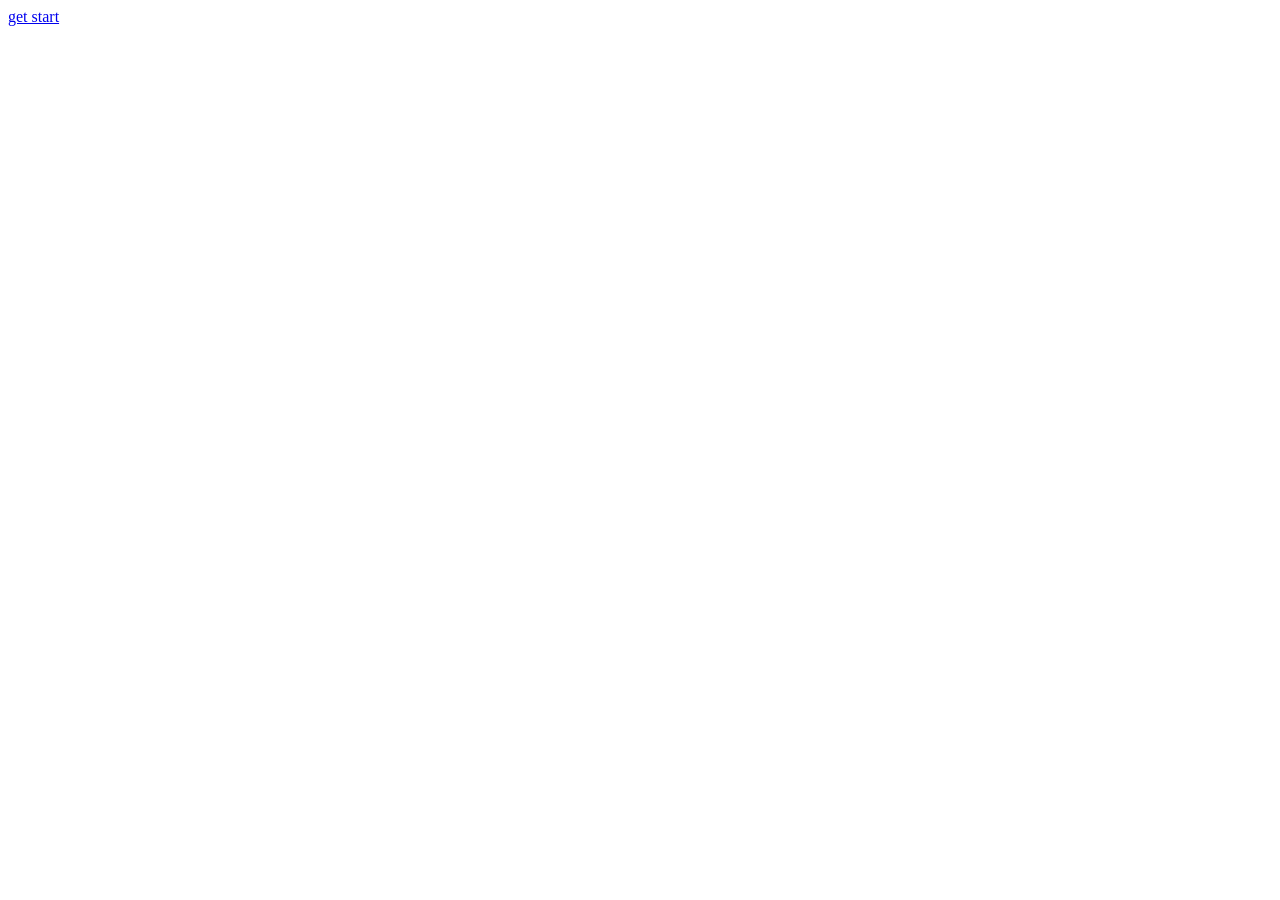
==== index.html @ eb79fd33 "change location fyle witch name index and change login page" ====
<!DOCTYPE html>
<html lang="en">
<head>
    <meta charset="UTF-8">
    <meta name="viewport" content="width=device-width, initial-scale=1.0">
    <title>Document</title>
</head>
<body>
    <a href="/client/HTML/Login.html">get start</a>
</body>
</html>
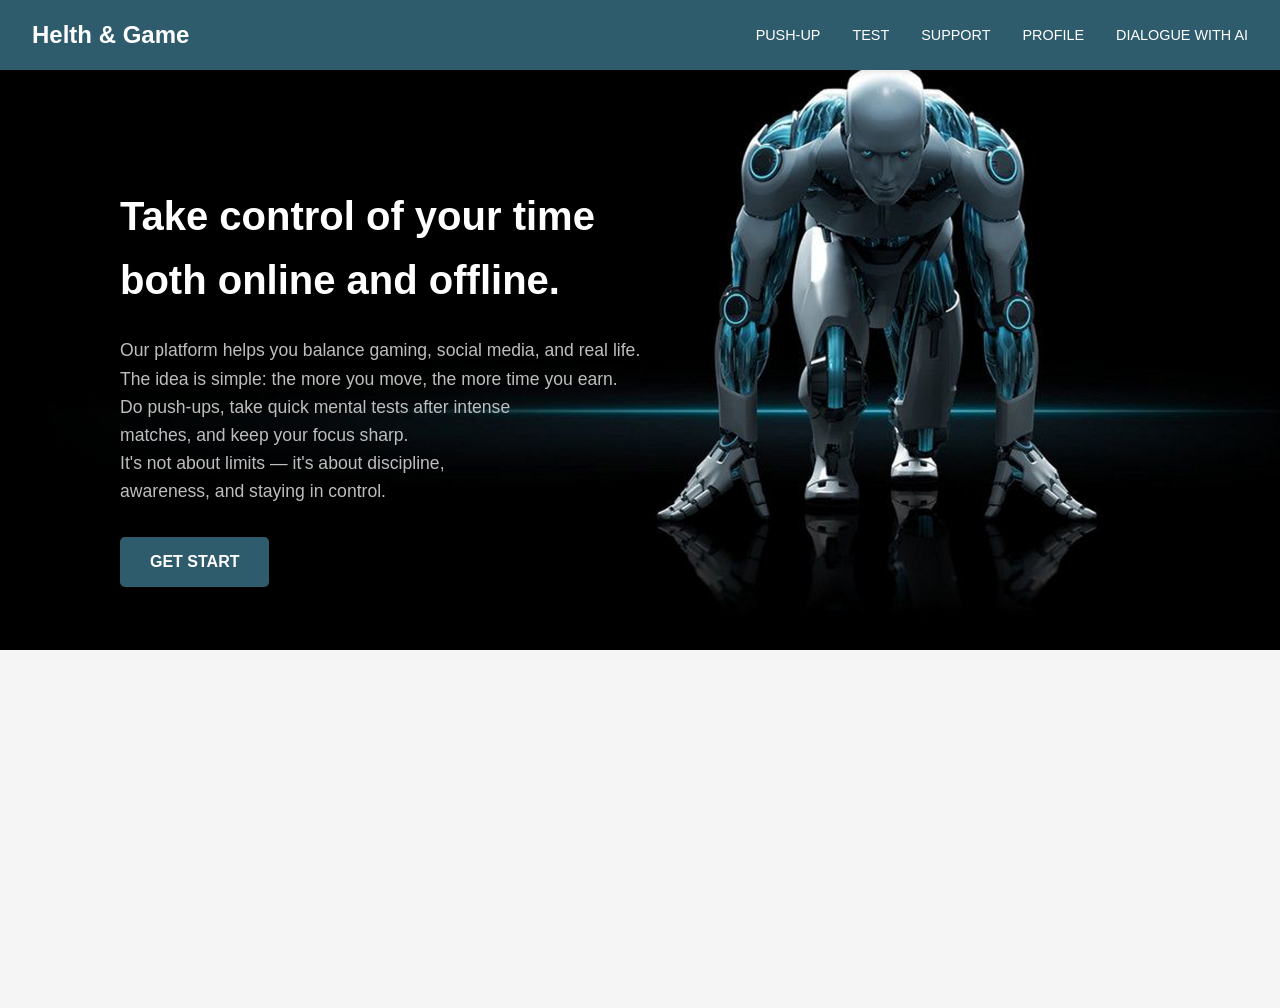
==== commit 7015195a: "new page +landing" ====
--- a/index.html
+++ b/index.html
@@ -3,9 +3,30 @@
 <head>
     <meta charset="UTF-8">
     <meta name="viewport" content="width=device-width, initial-scale=1.0">
-    <title>Document</title>
+    <title>Health & Game</title>
+    <link rel="stylesheet" href="/client/CSS/landing.css">
 </head>
 <body>
-    <a href="/client/HTML/Login.html">get start</a>
+    <header>
+        <div class="logo">Helth & Game</div>
+        <nav>
+            <a href="#">PUSH-UP</a>
+            <a href="#">TEST</a>
+            <a href="#">SUPPORT</a>
+            <a href="#">PROFILE</a>
+            <a href="#">DIALOGUE WITH AI</a>
+        </nav>
+    </header>
+
+    <section class="hero">
+        <img src="/client/Image/landing-background.png" alt="background robot">
+            <h1>Take control of your time <br>both online and offline.</h1>
+            <p>
+                Our platform helps you balance gaming, social media, and real life. <br>The idea is simple: the more you move, the more time you earn.<br>
+                Do push-ups, take quick mental tests after intense <br>matches, and keep your focus sharp. <br>
+                It's not about limits — it's about discipline, <br>awareness, and staying in control.
+            </p>
+            <a href="/client/HTML/Login.html" class="cta-button">GET START</a>
+    </section>
 </body>
 </html>
--- a/client/CSS/landing.css
+++ b/client/CSS/landing.css
@@ -0,0 +1,101 @@
+        * {
+            margin: 0;
+            padding: 0;
+            box-sizing: border-box;
+            font-family: Arial, sans-serif;
+        }
+
+        body {
+            background-color: #f5f5f5;
+            color: #333;
+            line-height: 1.6;
+            overflow: hidden;
+        }
+
+        header {
+            background-color: #2F5C6D;
+            padding: 1rem 2rem;
+            display: flex;
+            justify-content: space-between;
+            align-items: center;
+            box-shadow: 0 2px 5px rgba(0,0,0,0.1);
+        }
+
+        .logo {
+            color: white;
+            font-size: 1.5rem;
+            font-weight: bold;
+        }
+
+        nav {
+            display: flex;
+            gap: 2rem;
+        }
+
+        nav a {
+            color: white;
+            text-decoration: none;
+            font-size: 0.9rem;
+            transition: opacity 0.3s;
+        }
+
+        nav a:hover {
+            opacity: 0.8;
+        }
+
+        .hero {
+            max-width: 100%;
+            height: 90vh;
+            margin: 4rem auto;
+            padding: 0 2rem;
+            display: flex;
+            flex-direction: column;
+            justify-content: start;
+            align-items: start;
+            padding-left: 120px;
+            padding-top: 50px;
+        }
+
+        .hero img{
+            position: absolute;
+            top: -150px;
+            left: 0px;
+            z-index: -1;
+            width: 100%;
+            height: auto;
+
+        }
+
+        h1 {
+            font-size: 2.5rem;
+            margin-bottom: 1.5rem;
+            color: white;
+        }
+
+        .hero p {
+            font-size: 1.1rem;
+            margin-bottom: 2rem;
+            color: rgb(190, 190, 190);
+        }
+
+        .cta-button {
+            display: inline-block;
+            background-color: #2F5C6D;
+            color: white;
+            padding: 12px 30px;
+            text-decoration: none;
+            border-radius: 5px;
+            font-weight: bold;
+            transition: background-color 0.3s;
+        }
+
+        .cta-button:hover {
+            background-color: #254a58;
+        }
+
+        hr {
+            border: none;
+            height: 1px;
+            background-color: #ddd;
+            margin: 2rem 0;
+        }
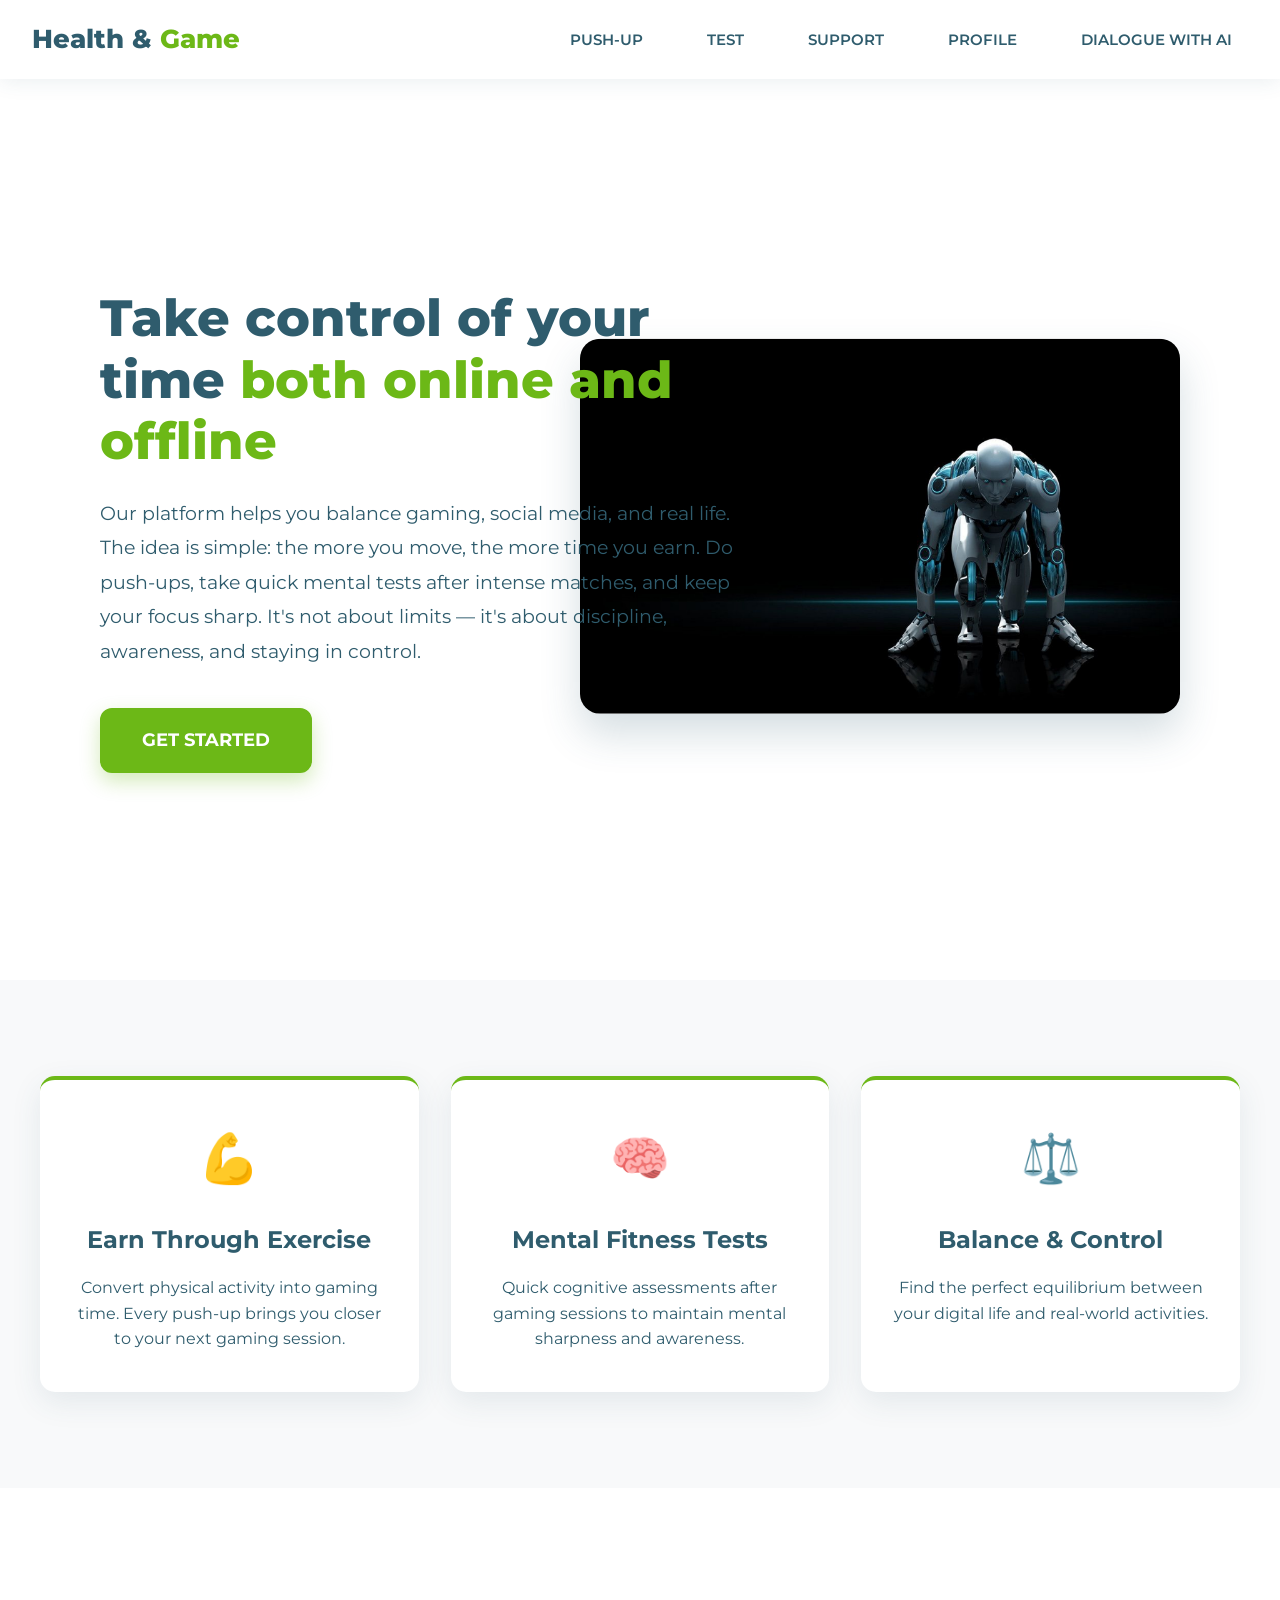
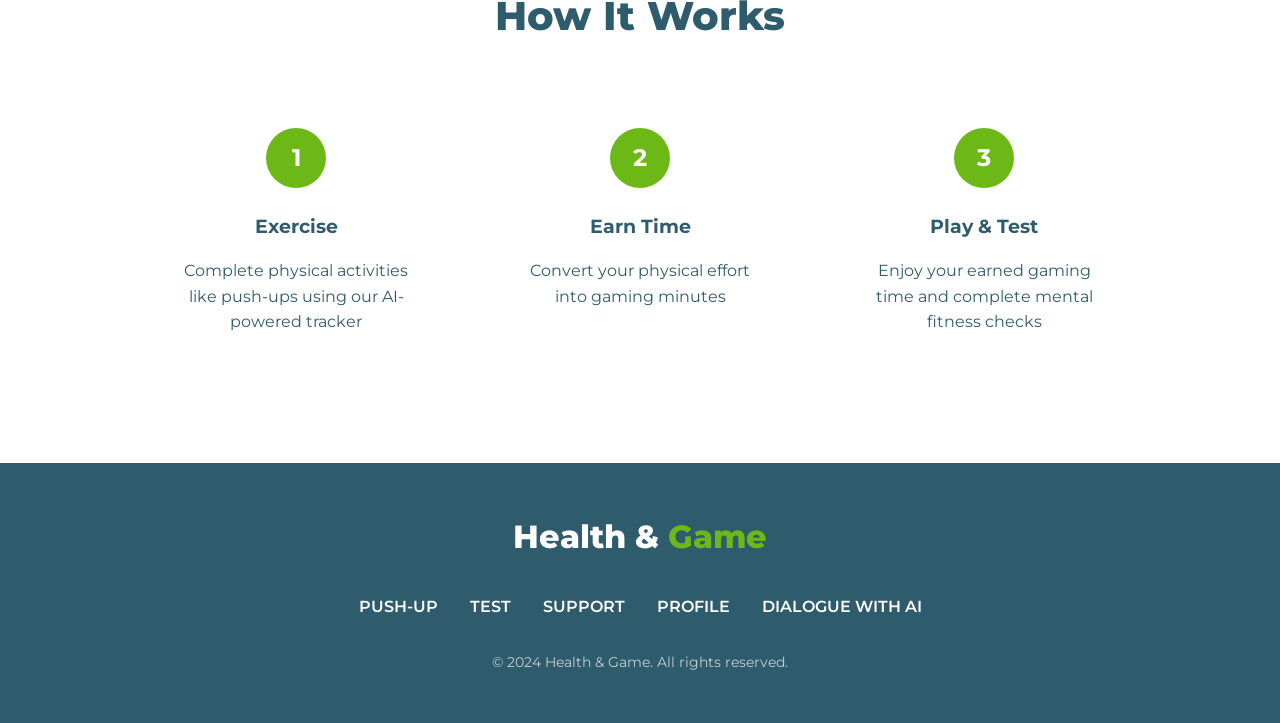
==== commit 18bc36ff: "i finished page push up" ====
--- a/index.html
+++ b/index.html
@@ -4,13 +4,562 @@
     <meta charset="UTF-8">
     <meta name="viewport" content="width=device-width, initial-scale=1.0">
     <title>Health & Game</title>
-    <link rel="stylesheet" href="/client/CSS/landing.css">
+    <link href="https://fonts.googleapis.com/css2?family=Montserrat:wght@400;500;600;700;800&display=swap" rel="stylesheet">
+    <style>
+        * {
+            margin: 0;
+            padding: 0;
+            box-sizing: border-box;
+        }
+
+        body {
+            font-family: 'Montserrat', sans-serif;
+            background: #ffffff;
+            color: #2F5C6D;
+            line-height: 1.6;
+            overflow-x: hidden;
+        }
+
+        /* Header */
+        header {
+            background-color: #ffffff;
+            padding: 1.2rem 2rem;
+            display: flex;
+            justify-content: space-between;
+            align-items: center;
+            box-shadow: 0 2px 20px rgba(47, 92, 109, 0.1);
+            position: fixed;
+            width: 100%;
+            top: 0;
+            z-index: 1000;
+        }
+
+        .logo {
+            color: #2F5C6D;
+            font-size: 1.6rem;
+            font-weight: 800;
+        }
+
+        .logo span {
+            color: #6CB817;
+        }
+
+        nav {
+            display: flex;
+            gap: 2rem;
+        }
+
+        nav a {
+            color: #2F5C6D;
+            text-decoration: none;
+            font-size: 0.95rem;
+            font-weight: 600;
+            transition: all 0.3s;
+            padding: 0.5rem 1rem;
+            border-radius: 6px;
+        }
+
+        nav a:hover {
+            color: #6CB817;
+            background: rgba(108, 184, 23, 0.1);
+        }
+
+        /* Hero Section */
+        .hero {
+            min-height: 100vh;
+            display: flex;
+            align-items: center;
+            position: relative;
+            padding: 0 2rem;
+            margin-top: 80px;
+            padding: 100px;
+        }
+
+        .hero::before {
+            content: '';
+            position: absolute;
+            top: 0;
+            left: 0;
+            right: 0;
+            bottom: 0;
+            background: linear-gradient(90deg, rgba(255,255,255,0.9) 0%, rgba(255,255,255,0.7) 100%);
+            z-index: 1;
+        }
+
+        .hero-content {
+            position: relative;
+            z-index: 2;
+            max-width: 650px;
+        }
+
+        .hero h1 {
+            font-size: 3.2rem;
+            font-weight: 800;
+            color: #2F5C6D;
+            line-height: 1.2;
+            margin-bottom: 1.5rem;
+        }
+
+        .hero h1 span {
+            color: #6CB817;
+        }
+
+        .hero p {
+            font-size: 1.2rem;
+            color: #2F5C6D;
+            margin-bottom: 2.5rem;
+            line-height: 1.8;
+        }
+
+        .hero-image {
+            position: absolute;
+            right: 100px;
+            top: 50%;
+            transform: translateY(-50%);
+            width: 50%;
+            max-width: 600px;
+            z-index: 1;
+        }
+
+        .hero-image img {
+            width: 100%;
+            height: auto;
+            border-radius: 20px;
+            box-shadow: 0 20px 40px rgba(47, 92, 109, 0.2);
+        }
+
+        /* CTA Button */
+        .cta-button {
+            display: inline-block;
+            background: #6CB817;
+            color: white;
+            padding: 1rem 2.5rem;
+            font-size: 1.1rem;
+            font-weight: 700;
+            text-decoration: none;
+            border-radius: 12px;
+            transition: all 0.3s ease;
+            box-shadow: 0 8px 20px rgba(108, 184, 23, 0.3);
+            border: 2px solid #6CB817;
+        }
+
+        .cta-button:hover {
+            background: #5aa314;
+            transform: translateY(-3px);
+            box-shadow: 0 12px 25px rgba(108, 184, 23, 0.4);
+        }
+
+        .cta-button:active {
+            transform: translateY(-1px);
+        }
+
+        /* Features Section */
+        .features {
+            padding: 6rem 2rem;
+            background: #f8f9fa;
+        }
+
+        .features-grid {
+            display: grid;
+            grid-template-columns: repeat(auto-fit, minmax(300px, 1fr));
+            gap: 2rem;
+            max-width: 1200px;
+            margin: 0 auto;
+        }
+
+        .feature-card {
+            background: white;
+            padding: 2.5rem 2rem;
+            border-radius: 15px;
+            text-align: center;
+            box-shadow: 0 10px 30px rgba(47, 92, 109, 0.1);
+            transition: transform 0.3s ease;
+            border-top: 4px solid #6CB817;
+        }
+
+        .feature-card:hover {
+            transform: translateY(-10px);
+        }
+
+        .feature-icon {
+            font-size: 3rem;
+            margin-bottom: 1.5rem;
+        }
+
+        .feature-card h3 {
+            color: #2F5C6D;
+            font-size: 1.5rem;
+            margin-bottom: 1rem;
+            font-weight: 700;
+        }
+
+        .feature-card p {
+            color: #2F5C6D;
+            font-size: 1rem;
+            line-height: 1.6;
+        }
+
+        /* How It Works */
+        .how-it-works {
+            padding: 6rem 2rem;
+            background: white;
+        }
+
+        .how-it-works h2 {
+            text-align: center;
+            font-size: 2.5rem;
+            color: #2F5C6D;
+            margin-bottom: 3rem;
+            font-weight: 800;
+        }
+
+        .steps {
+            display: flex;
+            justify-content: center;
+            gap: 2rem;
+            max-width: 1000px;
+            margin: 0 auto;
+        }
+
+        .step {
+            flex: 1;
+            text-align: center;
+            padding: 2rem;
+        }
+
+        .step-number {
+            width: 60px;
+            height: 60px;
+            background: #6CB817;
+            color: white;
+            border-radius: 50%;
+            display: flex;
+            align-items: center;
+            justify-content: center;
+            font-size: 1.5rem;
+            font-weight: 700;
+            margin: 0 auto 1.5rem;
+        }
+
+        .step h3 {
+            color: #2F5C6D;
+            margin-bottom: 1rem;
+            font-weight: 700;
+        }
+
+        .step p {
+            color: #2F5C6D;
+            line-height: 1.6;
+        }
+
+        /* Footer */
+        footer {
+            background: #2F5C6D;
+            color: white;
+            padding: 3rem 2rem;
+            text-align: center;
+        }
+
+        .footer-content {
+            max-width: 1200px;
+            margin: 0 auto;
+        }
+
+        .footer-logo {
+            font-size: 2rem;
+            font-weight: 800;
+            margin-bottom: 1rem;
+        }
+
+        .footer-logo span {
+            color: #6CB817;
+        }
+
+        .footer-nav {
+            display: flex;
+            justify-content: center;
+            gap: 2rem;
+            margin: 2rem 0;
+        }
+
+        .footer-nav a {
+            color: white;
+            text-decoration: none;
+            font-weight: 600;
+            transition: color 0.3s;
+        }
+
+        .footer-nav a:hover {
+            color: #6CB817;
+        }
+
+        .copyright {
+            margin-top: 2rem;
+            color: rgba(255,255,255,0.7);
+            font-size: 0.9rem;
+        }
+
+        /* Responsive Design */
+        @media (max-width: 768px) {
+            header {
+                padding: 1rem;
+                flex-direction: column;
+                gap: 1rem;
+            }
+
+            nav {
+                gap: 1rem;
+            }
+
+            .hero {
+                flex-direction: column;
+                text-align: center;
+                padding: 2rem 1rem;
+            }
+
+            .hero h1 {
+                font-size: 2.5rem;
+            }
+
+            .hero-image {
+                position: relative;
+                width: 100%;
+                margin-top: 2rem;
+            }
+
+            .steps {
+                flex-direction: column;
+            }
+
+            .footer-nav {
+                flex-direction: column;
+                gap: 1rem;
+            }
+        }
+        /* Mobile Adaptation */
+@media (max-width: 768px) {
+    /* Header mobile styles */
+    header {
+        padding: 1rem;
+        flex-direction: column;
+        gap: 1rem;
+        position: relative;
+    }
+
+    nav {
+        gap: 0.5rem;
+        flex-wrap: wrap;
+        justify-content: center;
+    }
+
+    nav a {
+        font-size: 0.8rem;
+        padding: 0.4rem 0.8rem;
+    }
+
+    .logo {
+        font-size: 1.3rem;
+    }
+
+    /* Hero section mobile */
+    .hero {
+        flex-direction: column;
+        text-align: center;
+        padding: 1rem;
+        margin-top: 120px;
+        min-height: auto;
+    }
+
+    .hero-content {
+        max-width: 100%;
+    }
+
+    .hero h1 {
+        font-size: 2rem;
+        margin-bottom: 1rem;
+    }
+
+    .hero p {
+        font-size: 1rem;
+        margin-bottom: 2rem;
+    }
+
+    .hero-image {
+        position: relative;
+        width: 100%;
+        max-width: 100%;
+        transform: none;
+        margin-top: 2rem;
+    }
+
+    .hero::before {
+        background: linear-gradient(180deg, rgba(255,255,255,0.95) 0%, rgba(255,255,255,0.8) 100%);
+    }
+
+    /* Features grid mobile */
+    .features-grid {
+        grid-template-columns: 1fr;
+        gap: 1rem;
+    }
+
+    .feature-card {
+        padding: 1.5rem 1rem;
+    }
+
+    /* How it works mobile */
+    .steps {
+        flex-direction: column;
+        gap: 1rem;
+    }
+
+    .step {
+        padding: 1rem;
+    }
+
+    /* Push-Up page specific mobile styles */
+    .container {
+        padding: 1rem;
+    }
+
+    .main-title {
+        font-size: 2rem;
+        margin-bottom: 1.5rem;
+    }
+
+    .content-wrapper {
+        gap: 1.5rem;
+    }
+
+    .stats-grid {
+        grid-template-columns: 1fr;
+        gap: 1rem;
+    }
+
+    .stat-box {
+        padding: 1rem;
+    }
+
+    .stat-number {
+        font-size: 2rem;
+    }
+
+    .buttons-grid {
+        grid-template-columns: 1fr;
+        gap: 0.8rem;
+    }
+
+    #reset {
+        grid-column: span 1;
+    }
+
+    video {
+        max-width: 100%;
+    }
+
+    .instructions {
+        padding: 1.5rem 1rem;
+        margin-bottom: 1.5rem;
+    }
+
+    .tips {
+        padding: 1rem;
+        margin-top: 1.5rem;
+    }
+
+    .status {
+        font-size: 1rem;
+        padding: 0.6rem;
+    }
+
+    /* Footer mobile */
+    .footer-nav {
+        flex-direction: column;
+        gap: 1rem;
+    }
+}
+
+/* Small mobile devices */
+@media (max-width: 480px) {
+    .hero h1 {
+        font-size: 1.7rem;
+    }
+
+    .hero p {
+        font-size: 0.9rem;
+    }
+
+    .cta-button {
+        padding: 0.8rem 2rem;
+        font-size: 1rem;
+    }
+
+    .main-title {
+        font-size: 1.7rem;
+    }
+
+    nav a {
+        font-size: 0.75rem;
+        padding: 0.3rem 0.6rem;
+    }
+
+    .feature-card h3 {
+        font-size: 1.3rem;
+    }
+
+    .how-it-works h2 {
+        font-size: 2rem;
+    }
+}
+
+/* Very small devices */
+@media (max-width: 360px) {
+    .hero h1 {
+        font-size: 1.5rem;
+    }
+
+    .hero p {
+        font-size: 0.85rem;
+    }
+
+    nav {
+        gap: 0.3rem;
+    }
+
+    nav a {
+        font-size: 0.7rem;
+        padding: 0.3rem 0.5rem;
+    }
+
+    .stat-number {
+        font-size: 1.8rem;
+    }
+}
+
+/* Tablet adjustments */
+@media (min-width: 769px) and (max-width: 1024px) {
+    .hero h1 {
+        font-size: 2.8rem;
+    }
+
+    .hero p {
+        font-size: 1.1rem;
+    }
+
+    .hero-image {
+        width: 45%;
+    }
+
+    .container {
+        padding: 1.5rem;
+    }
+}
+    </style>
 </head>
 <body>
     <header>
-        <div class="logo">Helth & Game</div>
+        <div class="logo">Health & <span>Game</span></div>
         <nav>
-            <a href="#">PUSH-UP</a>
+            <a href="/HTML/Push-Up.html">PUSH-UP</a>
             <a href="#">TEST</a>
             <a href="#">SUPPORT</a>
             <a href="#">PROFILE</a>
@@ -19,14 +568,75 @@
     </header>
 
     <section class="hero">
-        <img src="/client/Image/landing-background.png" alt="background robot">
-            <h1>Take control of your time <br>both online and offline.</h1>
+        <div class="hero-content">
+            <h1>Take control of your time <span>both online and offline</span></h1>
             <p>
-                Our platform helps you balance gaming, social media, and real life. <br>The idea is simple: the more you move, the more time you earn.<br>
-                Do push-ups, take quick mental tests after intense <br>matches, and keep your focus sharp. <br>
-                It's not about limits — it's about discipline, <br>awareness, and staying in control.
+                Our platform helps you balance gaming, social media, and real life. The idea is simple: the more you move, the more time you earn.
+                Do push-ups, take quick mental tests after intense matches, and keep your focus sharp.
+                It's not about limits — it's about discipline, awareness, and staying in control.
             </p>
-            <a href="/client/HTML/Login.html" class="cta-button">GET START</a>
+            <a href="/HTML/Login.html" class="cta-button">GET STARTED</a>
+        </div>
+        <div class="hero-image">
+            <img src="/Image/landing-background.png" alt="Health & Game App">
+        </div>
     </section>
+
+    <section class="features">
+        <div class="features-grid">
+            <div class="feature-card">
+                <div class="feature-icon">💪</div>
+                <h3>Earn Through Exercise</h3>
+                <p>Convert physical activity into gaming time. Every push-up brings you closer to your next gaming session.</p>
+            </div>
+            <div class="feature-card">
+                <div class="feature-icon">🧠</div>
+                <h3>Mental Fitness Tests</h3>
+                <p>Quick cognitive assessments after gaming sessions to maintain mental sharpness and awareness.</p>
+            </div>
+            <div class="feature-card">
+                <div class="feature-icon">⚖️</div>
+                <h3>Balance & Control</h3>
+                <p>Find the perfect equilibrium between your digital life and real-world activities.</p>
+            </div>
+        </div>
+    </section>
+
+    <section class="how-it-works">
+        <h2>How It Works</h2>
+        <div class="steps">
+            <div class="step">
+                <div class="step-number">1</div>
+                <h3>Exercise</h3>
+                <p>Complete physical activities like push-ups using our AI-powered tracker</p>
+            </div>
+            <div class="step">
+                <div class="step-number">2</div>
+                <h3>Earn Time</h3>
+                <p>Convert your physical effort into gaming minutes</p>
+            </div>
+            <div class="step">
+                <div class="step-number">3</div>
+                <h3>Play & Test</h3>
+                <p>Enjoy your earned gaming time and complete mental fitness checks</p>
+            </div>
+        </div>
+    </section>
+
+    <footer>
+        <div class="footer-content">
+            <div class="footer-logo">Health & <span>Game</span></div>
+            <div class="footer-nav">
+                <a href="/HTML/Push-Up.html">PUSH-UP</a>
+                <a href="#">TEST</a>
+                <a href="#">SUPPORT</a>
+                <a href="#">PROFILE</a>
+                <a href="#">DIALOGUE WITH AI</a>
+            </div>
+            <div class="copyright">
+                &copy; 2024 Health & Game. All rights reserved.
+            </div>
+        </div>
+    </footer>
 </body>
 </html>
